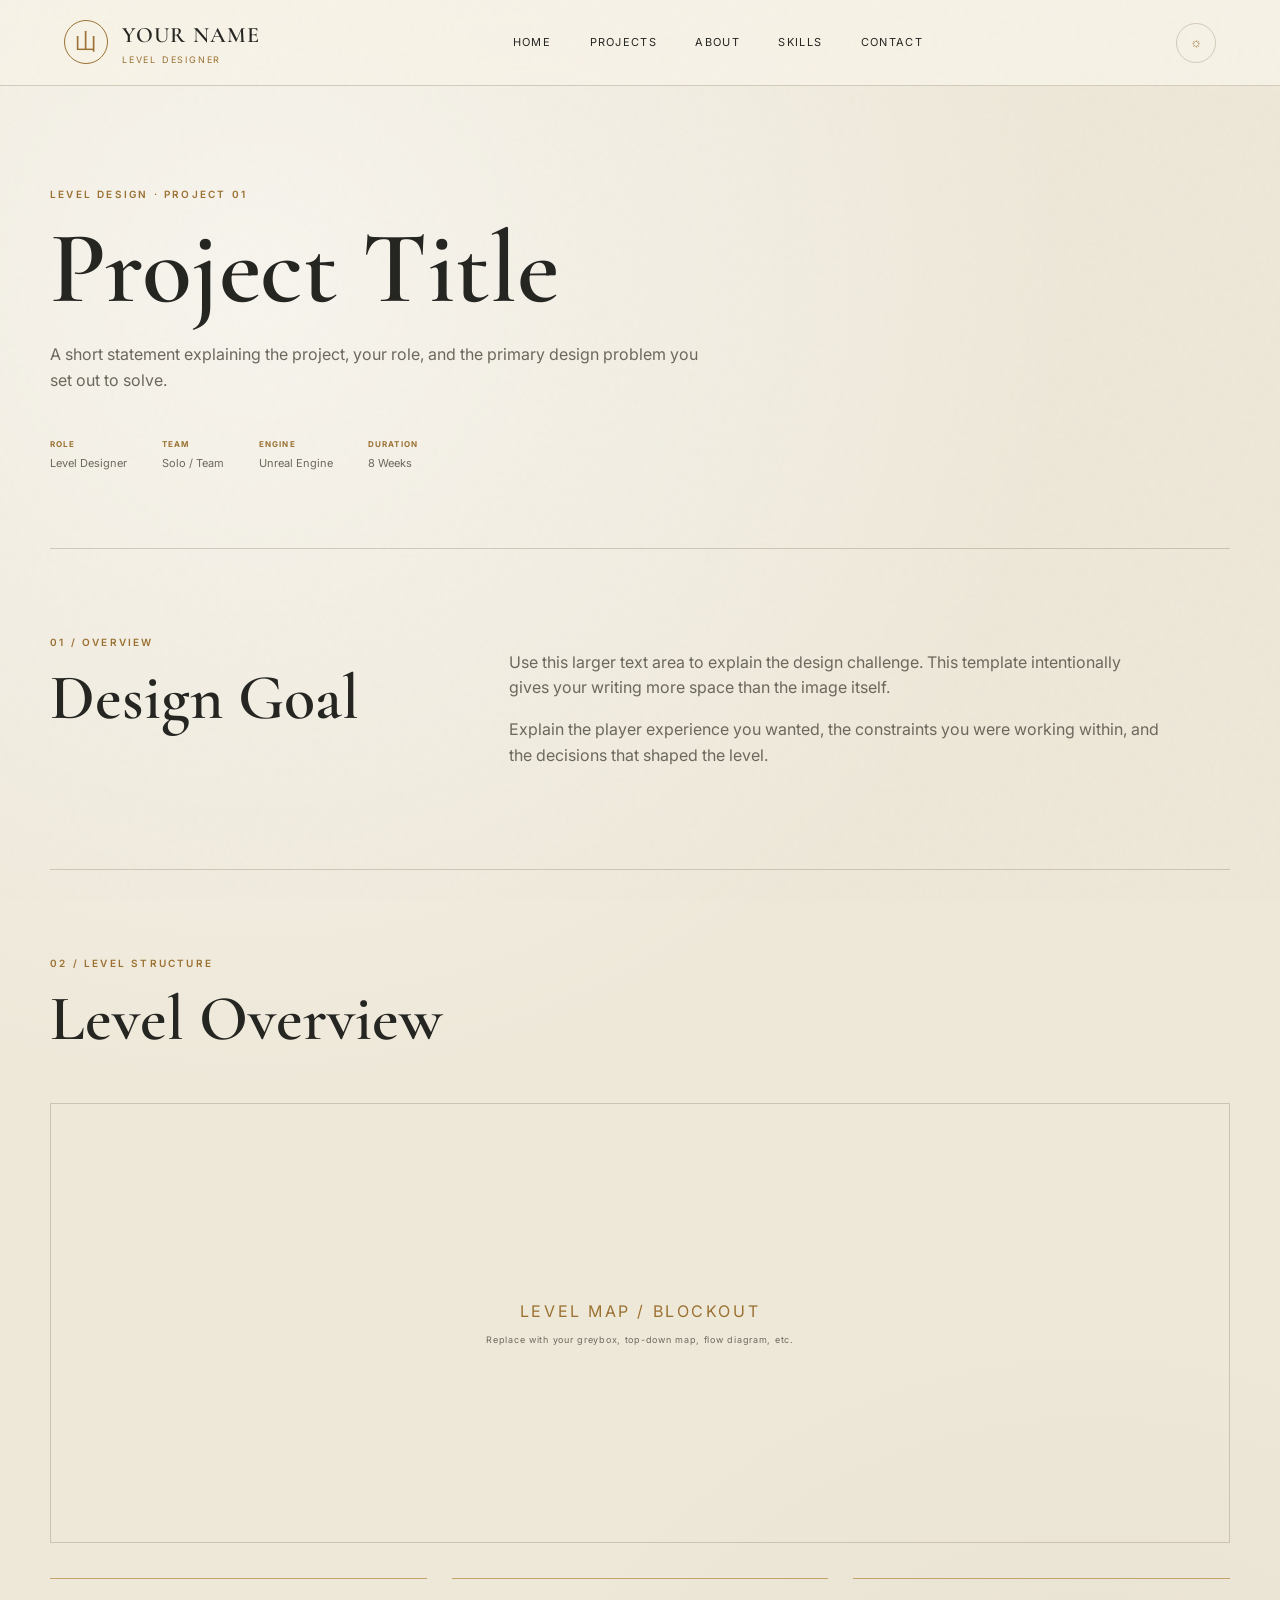
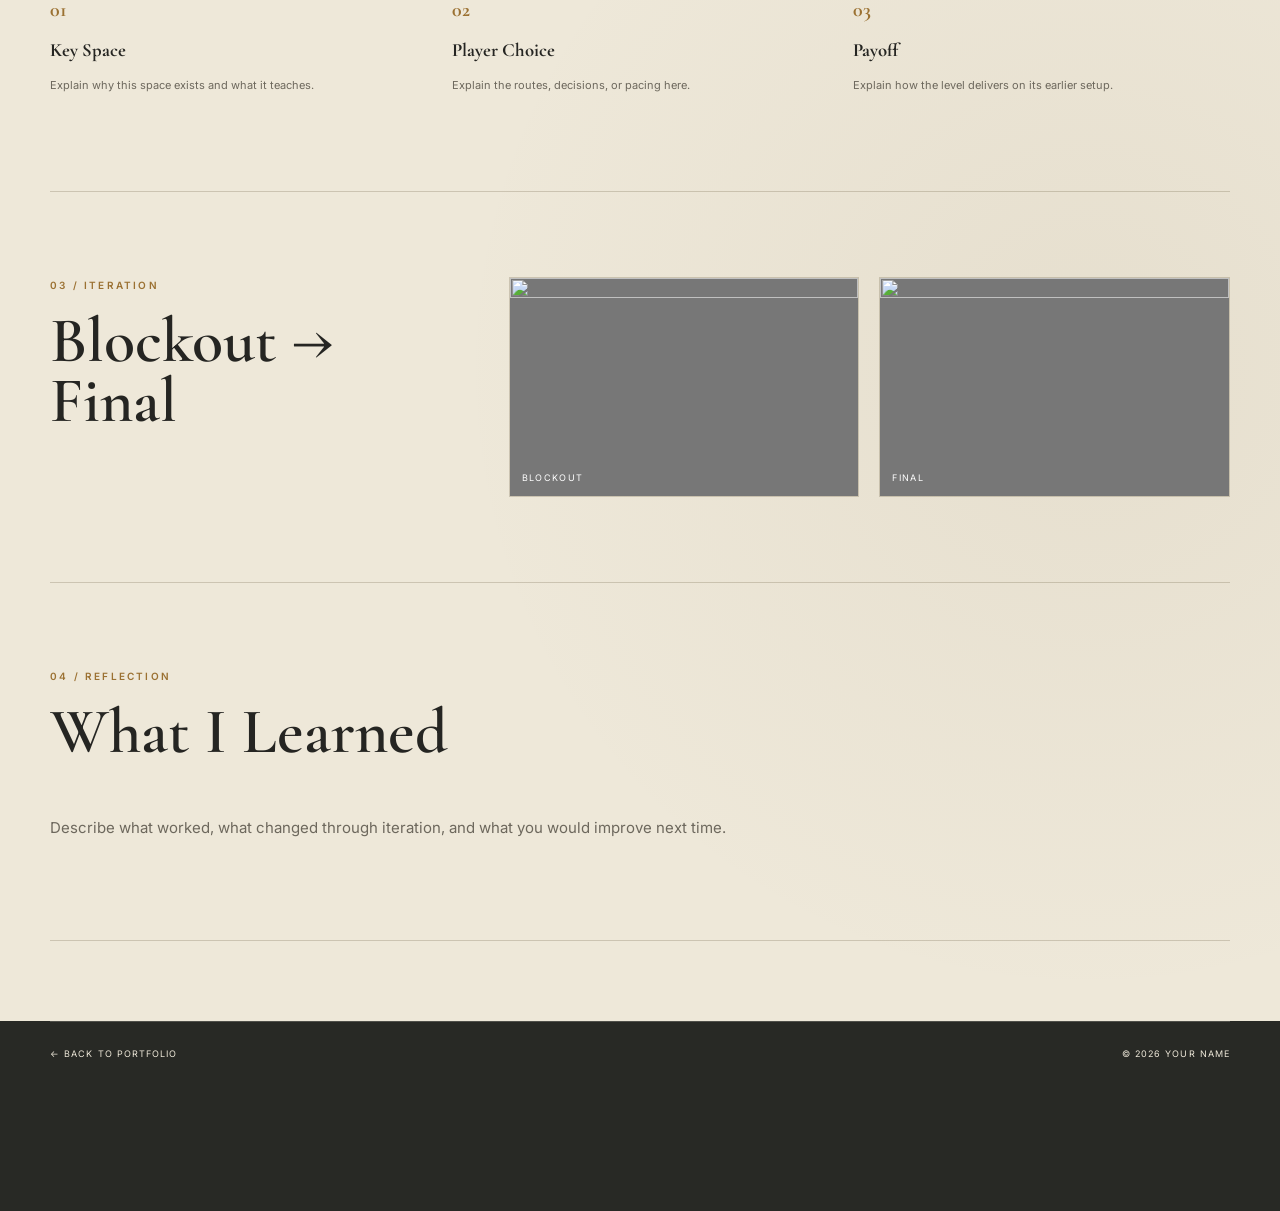
==== project.html @ 062322c3 "initial template" ====
<!DOCTYPE html>
<html lang="en">
<head>
  <meta charset="UTF-8">
  <meta name="viewport" content="width=device-width, initial-scale=1.0">
  <title>Project Title — Your Name</title>
  <link rel="preconnect" href="https://fonts.googleapis.com">
  <link rel="preconnect" href="https://fonts.gstatic.com" crossorigin>
  <link href="https://fonts.googleapis.com/css2?family=Cormorant+Garamond:wght@500;600;700&family=Inter:wght@400;500;600&display=swap" rel="stylesheet">
  <link rel="stylesheet" href="style.css">
</head>
<body>
  <header class="site-header">
    <a class="brand" href="index.html">
      <span class="brand-mark">山</span>
      <span><strong>Your Name</strong><small>LEVEL DESIGNER</small></span>
    </a>
    <nav class="main-nav">
      <a href="index.html">Home</a>
      <a href="index.html#projects">Projects</a>
      <a href="index.html#approach">About</a>
      <a href="index.html#skills">Skills</a>
      <a href="index.html#contact">Contact</a>
    </nav>
    <button class="theme-toggle" type="button" aria-label="Toggle dark mode">☼</button>
  </header>

  <main class="project-page">
    <section class="project-hero section-shell">
      <p class="eyebrow">Level Design · Project 01</p>
      <h1>Project Title</h1>
      <p class="project-lead">
        A short statement explaining the project, your role, and the primary
        design problem you set out to solve.
      </p>
      <div class="project-meta">
        <span><b>Role</b> Level Designer</span>
        <span><b>Team</b> Solo / Team</span>
        <span><b>Engine</b> Unreal Engine</span>
        <span><b>Duration</b> 8 Weeks</span>
      </div>
    </section>

    <section class="case-section section-shell two-column">
      <div>
        <p class="eyebrow">01 / Overview</p>
        <h2>Design Goal</h2>
      </div>
      <div class="case-copy">
        <p>
          Use this larger text area to explain the design challenge. This
          template intentionally gives your writing more space than the image
          itself.
        </p>
        <p>
          Explain the player experience you wanted, the constraints you were
          working within, and the decisions that shaped the level.
        </p>
      </div>
    </section>

    <section class="case-section section-shell">
      <p class="eyebrow">02 / Level Structure</p>
      <h2>Level Overview</h2>
      <div class="large-placeholder">
        <span>LEVEL MAP / BLOCKOUT</span>
        <small>Replace with your greybox, top-down map, flow diagram, etc.</small>
      </div>
      <div class="annotation-grid">
        <article><b>01</b><h3>Key Space</h3><p>Explain why this space exists and what it teaches.</p></article>
        <article><b>02</b><h3>Player Choice</h3><p>Explain the routes, decisions, or pacing here.</p></article>
        <article><b>03</b><h3>Payoff</h3><p>Explain how the level delivers on its earlier setup.</p></article>
      </div>
    </section>

    <section class="case-section section-shell two-column">
      <div>
        <p class="eyebrow">03 / Iteration</p>
        <h2>Blockout → Final</h2>
      </div>
      <div class="comparison">
        <div><img src="assets/blockout.jpg" alt=""><span>BLOCKOUT</span></div>
        <div><img src="assets/final.jpg" alt=""><span>FINAL</span></div>
      </div>
    </section>

    <section class="case-section section-shell">
      <p class="eyebrow">04 / Reflection</p>
      <h2>What I Learned</h2>
      <div class="reflection">
        <p>Describe what worked, what changed through iteration, and what you would improve next time.</p>
      </div>
    </section>
  </main>

  <footer class="site-footer">
    <div class="footer-content">
      <a href="index.html">← Back to Portfolio</a>
      <span>© 2026 Your Name</span>
    </div>
  </footer>
  <script src="script.js"></script>
</body>
</html>
---- style.css ----
:root {
  --paper: #eee8d9;
  --paper-light: #f7f3e8;
  --ink: #252522;
  --muted: #6d685d;
  --gold: #9b7132;
  --gold-light: #c3a56b;
  --line: rgba(85, 68, 38, .22);
  --shadow: 0 12px 40px rgba(55, 43, 22, .08);
  --serif: "Cormorant Garamond", Georgia, serif;
  --sans: "Inter", Arial, sans-serif;
}

* { box-sizing: border-box; }
html { scroll-behavior: smooth; }
body {
  margin: 0;
  background:
    radial-gradient(circle at 20% 10%, rgba(255,255,255,.55), transparent 30%),
    radial-gradient(circle at 85% 70%, rgba(133,112,75,.08), transparent 28%),
    var(--paper);
  color: var(--ink);
  font-family: var(--sans);
  line-height: 1.6;
}
body::before {
  content: "";
  position: fixed;
  inset: 0;
  pointer-events: none;
  opacity: .18;
  background-image: url("data:image/svg+xml,%3Csvg viewBox='0 0 180 180' xmlns='http://www.w3.org/2000/svg'%3E%3Cfilter id='n'%3E%3CfeTurbulence type='fractalNoise' baseFrequency='.9' numOctaves='3' stitchTiles='stitch'/%3E%3C/filter%3E%3Crect width='100%25' height='100%25' filter='url(%23n)' opacity='.16'/%3E%3C/svg%3E");
  z-index: 20;
  mix-blend-mode: multiply;
}
a { color: inherit; text-decoration: none; }
img { display: block; max-width: 100%; }

.site-frame {
  position: fixed;
  inset: 10px;
  border: 1px solid rgba(128, 91, 37, .35);
  pointer-events: none;
  z-index: 30;
}
.site-header {
  height: 86px;
  padding: 0 clamp(28px, 5vw, 76px);
  display: flex;
  align-items: center;
  justify-content: space-between;
  border-bottom: 1px solid var(--line);
  background: rgba(247,243,232,.88);
  backdrop-filter: blur(12px);
  position: sticky;
  top: 0;
  z-index: 10;
}
.brand { display: flex; gap: 14px; align-items: center; }
.brand-mark {
  width: 44px; height: 44px;
  border: 1px solid var(--gold);
  border-radius: 50%;
  display: grid;
  place-items: center;
  color: var(--gold);
  font-family: var(--serif);
  font-size: 22px;
}
.brand strong {
  display: block;
  font-family: var(--serif);
  font-size: 22px;
  font-weight: 600;
  letter-spacing: .05em;
  text-transform: uppercase;
}
.brand small {
  display: block;
  color: var(--gold);
  font-size: 9px;
  letter-spacing: .2em;
}
.main-nav { display: flex; gap: clamp(20px, 3vw, 48px); }
.main-nav a {
  font-size: 11px;
  letter-spacing: .12em;
  text-transform: uppercase;
  position: relative;
}
.main-nav a:hover, .main-nav a.active { color: var(--gold); }
.main-nav a.active::after {
  content: "";
  position: absolute;
  left: 50%; bottom: -15px;
  width: 4px; height: 4px;
  background: var(--gold);
  border-radius: 50%;
}
.theme-toggle {
  width: 40px; height: 40px;
  border: 1px solid var(--line);
  background: transparent;
  border-radius: 50%;
  color: var(--gold);
  cursor: pointer;
}

.section-shell {
  width: min(1180px, calc(100% - 56px));
  margin: 0 auto;
}
.hero {
  min-height: 600px;
  display: grid;
  grid-template-columns: .85fr 1.15fr;
  align-items: center;
  gap: 40px;
  position: relative;
  padding-top: 50px;
  padding-bottom: 70px;
}
.hero-copy { position: relative; z-index: 2; padding-left: 7%; }
.eyebrow {
  color: var(--gold);
  text-transform: uppercase;
  letter-spacing: .22em;
  font-size: 10px;
  font-weight: 600;
  margin: 0 0 18px;
}
h1, h2, h3 { margin-top: 0; }
h1, h2 {
  font-family: var(--serif);
  font-weight: 600;
  line-height: .95;
}
.hero h1 { font-size: clamp(52px, 6vw, 86px); margin-bottom: 24px; }
.hero h1 em, .contact h2 em { font-style: italic; font-weight: 500; }
.gold-rule {
  width: 210px; height: 1px;
  background: var(--gold);
  margin-bottom: 24px;
}
.hero-text { max-width: 450px; color: #4f4b42; font-size: 14px; }
.button {
  display: inline-flex;
  align-items: center;
  gap: 22px;
  margin-top: 18px;
  padding: 12px 20px;
  border: 1px solid var(--gold);
  color: #74531f;
  font-size: 10px;
  text-transform: uppercase;
  letter-spacing: .16em;
  transition: .25s ease;
}
.button:hover { background: var(--gold); color: white; }
.button span { font-size: 17px; }
.button-outline { background: transparent; }

.hero-art {
  height: 460px;
  position: relative;
  overflow: hidden;
  background: #8d8d83;
  border-radius: 0 0 48% 48% / 0 0 16% 16%;
  box-shadow: var(--shadow);
}
.hero-art img {
  width: 100%; height: 100%;
  object-fit: cover;
}
.hero-art-placeholder {
  position: absolute; inset: 0;
  display: grid; place-content: center; text-align: center;
  background:
    linear-gradient(135deg, rgba(70,73,68,.9), rgba(173,154,112,.5)),
    radial-gradient(circle at 60% 25%, #d5c49e, transparent 20%),
    #6f746e;
  color: white;
  letter-spacing: .18em;
}
.hero-art-placeholder small {
  display: block;
  margin-top: 8px;
  opacity: .7;
  font-size: 9px;
}
.hero-art img[src$="hero.jpg"] { visibility: hidden; }
.moon-ring {
  position: absolute;
  width: 360px; height: 360px;
  border: 2px solid rgba(211,173,100,.8);
  border-radius: 50%;
  left: 50%; top: 50%;
  transform: translate(-50%, -50%);
  pointer-events: none;
}
.hero-caption {
  position: absolute;
  bottom: 18px; right: 20px;
  color: white; font-size: 9px; letter-spacing: .2em;
}
.vertical-character {
  position: absolute;
  left: 3px; bottom: 90px;
  color: var(--gold);
  font-family: var(--serif);
  font-size: 19px;
  line-height: 1.35;
  writing-mode: vertical-rl;
}

.projects {
  border-top: 1px solid var(--line);
  padding: 70px 0 90px;
}
.section-heading {
  display: flex;
  justify-content: space-between;
  align-items: end;
  margin-bottom: 28px;
}
.section-heading h2, .approach h2, .contact h2 { font-size: clamp(42px, 4vw, 62px); margin-bottom: 0; }
.text-link, .card-link {
  color: var(--gold);
  font-size: 10px;
  letter-spacing: .12em;
  text-transform: uppercase;
}
.project-grid {
  display: grid;
  grid-template-columns: repeat(4, 1fr);
  gap: 18px;
}
.project-card {
  border: 1px solid var(--line);
  background: rgba(255,255,255,.17);
  transition: transform .25s ease, box-shadow .25s ease;
}
.project-card:hover { transform: translateY(-5px); box-shadow: var(--shadow); }
.project-image {
  aspect-ratio: 1.45 / 1;
  position: relative;
  overflow: hidden;
  background: #777970;
}
.project-image img {
  width: 100%; height: 100%;
  object-fit: cover;
}
.project-image img[src$=".jpg"] { }
.project-number {
  position: absolute; top: 9px; right: 10px;
  color: white; font-size: 9px; letter-spacing: .15em;
}
.project-info { padding: 17px; }
.project-type { color: var(--gold); font-size: 8px; letter-spacing: .17em; margin: 0 0 6px; }
.project-info h3 { font-family: var(--serif); font-size: 25px; margin-bottom: 5px; }
.project-info p:not(.project-type) { color: var(--muted); font-size: 11px; margin: 0 0 14px; }

.approach {
  border-top: 1px solid var(--line);
  display: grid;
  grid-template-columns: .7fr 1.3fr;
  gap: 55px;
  padding: 75px 0 110px;
}
.approach-intro > p:not(.eyebrow) { color: var(--muted); font-size: 13px; max-width: 340px; }
.process {
  display: grid;
  grid-template-columns: repeat(5, 1fr);
  border-left: 1px solid var(--line);
}
.process article {
  padding: 0 17px;
  border-right: 1px solid var(--line);
}
.process-icon {
  width: 52px; height: 52px;
  border: 1px solid var(--gold-light);
  border-radius: 50%;
  display: grid;
  place-items: center;
  color: var(--gold);
  font-family: var(--serif);
  margin-bottom: 20px;
}
.process h3 { font-family: var(--serif); font-size: 22px; }
.process p { color: var(--muted); font-size: 10px; }

.contact {
  text-align: center;
  padding: 80px 0 130px;
  border-top: 1px solid var(--line);
}
.contact h2 { font-size: clamp(50px, 6vw, 84px); }

.site-footer {
  background: #282925;
  color: #eee8d9;
  min-height: 190px;
  position: relative;
  overflow: hidden;
}
.footer-mountains {
  height: 85px;
  opacity: .45;
  background:
    linear-gradient(145deg, transparent 47%, #55564f 48%, #55564f 53%, transparent 54%) 10% 30% / 330px 120px no-repeat,
    linear-gradient(35deg, transparent 47%, #55564f 48%, #55564f 53%, transparent 54%) 35% 30% / 400px 120px no-repeat,
    linear-gradient(145deg, transparent 47%, #55564f 48%, #55564f 53%, transparent 54%) 65% 30% / 430px 120px no-repeat;
}
.footer-content {
  width: min(1180px, calc(100% - 56px));
  margin: auto;
  border-top: 1px solid rgba(238,232,217,.2);
  padding: 25px 0;
  display: flex;
  justify-content: space-between;
  font-size: 9px;
  letter-spacing: .12em;
  text-transform: uppercase;
}
.footer-links { display: flex; gap: 25px; }
.footer-links a:hover { color: var(--gold-light); }

/* Project page */
.project-page { padding-bottom: 80px; }
.project-hero { padding: 100px 0 75px; border-bottom: 1px solid var(--line); }
.project-hero h1 { font-size: clamp(60px, 8vw, 110px); margin-bottom: 25px; }
.project-lead { max-width: 650px; color: var(--muted); font-size: 16px; }
.project-meta {
  display: flex; flex-wrap: wrap; gap: 35px;
  margin-top: 45px;
  font-size: 11px; color: var(--muted);
}
.project-meta b { display: block; color: var(--gold); font-size: 8px; text-transform: uppercase; letter-spacing: .14em; margin-bottom: 4px; }
.case-section { padding: 85px 0; border-bottom: 1px solid var(--line); }
.two-column { display: grid; grid-template-columns: .7fr 1.3fr; gap: 70px; }
.case-section h2 { font-size: clamp(40px, 5vw, 65px); }
.case-copy { color: var(--muted); max-width: 650px; }
.large-placeholder {
  min-height: 440px;
  margin-top: 35px;
  display: grid; place-content: center; text-align: center;
  border: 1px solid var(--line);
  background:
    linear-gradient(90deg, transparent 49.7%, rgba(155,113,50,.12) 50%, transparent 50.3%),
    linear-gradient(0deg, transparent 49.7%, rgba(155,113,50,.12) 50%, transparent 50.3%);
  background-size: 80px 80px;
  color: var(--gold);
  letter-spacing: .16em;
}
.large-placeholder small { display: block; margin-top: 8px; color: var(--muted); font-size: 9px; letter-spacing: .08em; }
.annotation-grid { display: grid; grid-template-columns: repeat(3,1fr); gap: 25px; margin-top: 35px; }
.annotation-grid article { border-top: 1px solid var(--gold-light); padding-top: 15px; }
.annotation-grid b { color: var(--gold); font-family: var(--serif); font-size: 20px; }
.annotation-grid h3 { font-family: var(--serif); margin: 10px 0 3px; }
.annotation-grid p { font-size: 11px; color: var(--muted); }
.comparison { display: grid; grid-template-columns: 1fr 1fr; gap: 20px; }
.comparison div { position: relative; border: 1px solid var(--line); }
.comparison img { width: 100%; aspect-ratio: 16/10; object-fit: cover; background: #777; }
.comparison span { position: absolute; left: 12px; bottom: 10px; color: white; font-size: 9px; letter-spacing: .15em; }
.reflection { max-width: 750px; color: var(--muted); font-size: 15px; }

/* Dark mode */
body.dark {
  --paper: #20211e;
  --paper-light: #292a26;
  --ink: #eee8d9;
  --muted: #b4afa2;
  --line: rgba(230,215,180,.2);
  background: #20211e;
}
body.dark .site-header { background: rgba(32,33,30,.88); }
body.dark .hero-text { color: var(--muted); }
body.dark .project-card { background: rgba(255,255,255,.03); }
body.dark .button { color: var(--gold-light); }
body.dark::before { opacity: .08; mix-blend-mode: screen; }

@media (max-width: 950px) {
  .main-nav { gap: 17px; }
  .hero { grid-template-columns: 1fr; }
  .hero-copy { padding-left: 4%; }
  .hero-art { min-height: 420px; }
  .project-grid { grid-template-columns: repeat(2, 1fr); }
  .approach, .two-column { grid-template-columns: 1fr; }
  .process { border-left: 0; }
}
@media (max-width: 680px) {
  .site-header { padding: 0 20px; height: 72px; }
  .main-nav { display: none; }
  .section-shell { width: min(100% - 32px, 1180px); }
  .hero { padding-top: 35px; }
  .hero h1 { font-size: 52px; }
  .hero-art { height: 330px; }
  .project-grid { grid-template-columns: 1fr; }
  .process { grid-template-columns: 1fr; gap: 25px; }
  .process article { border-right: 0; border-bottom: 1px solid var(--line); padding-bottom: 20px; }
  .section-heading { align-items: start; flex-direction: column; gap: 15px; }
  .annotation-grid, .comparison { grid-template-columns: 1fr; }
  .footer-content { flex-direction: column; gap: 15px; }
  .vertical-character { display: none; }
}
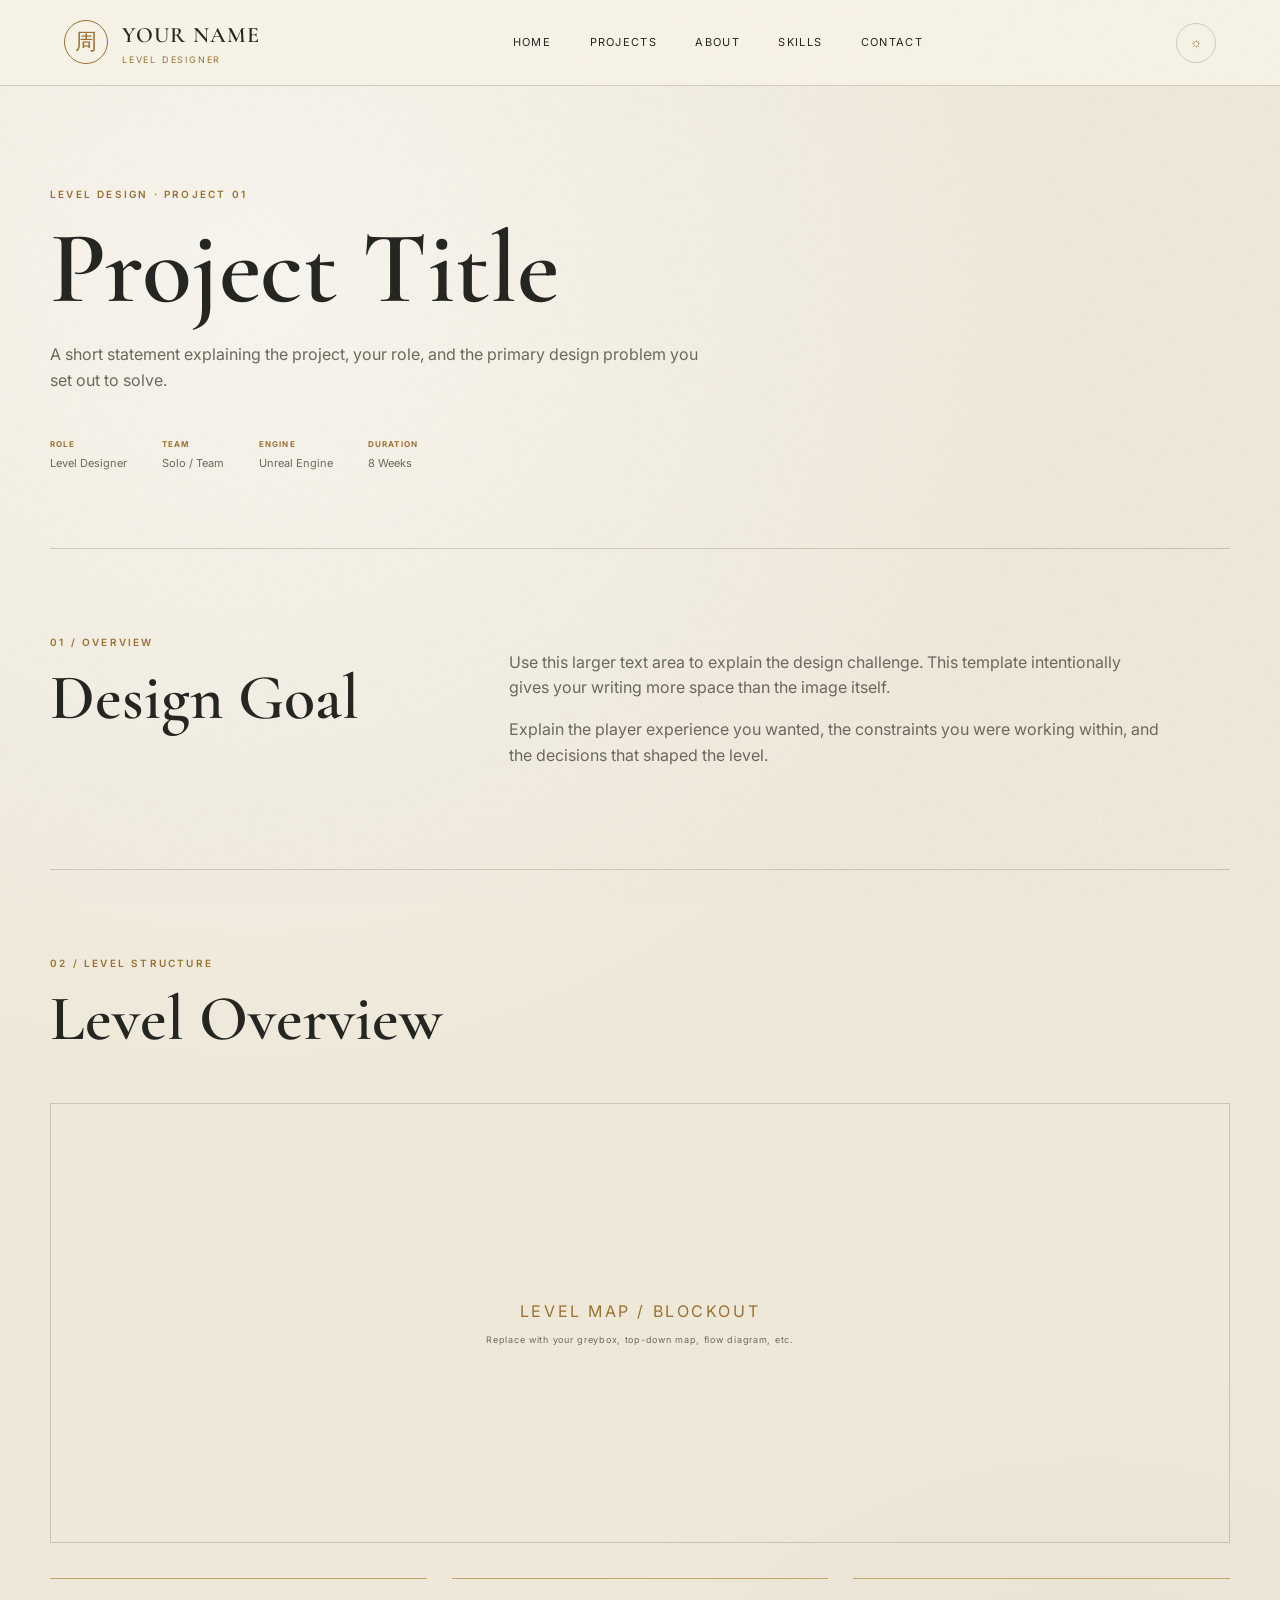
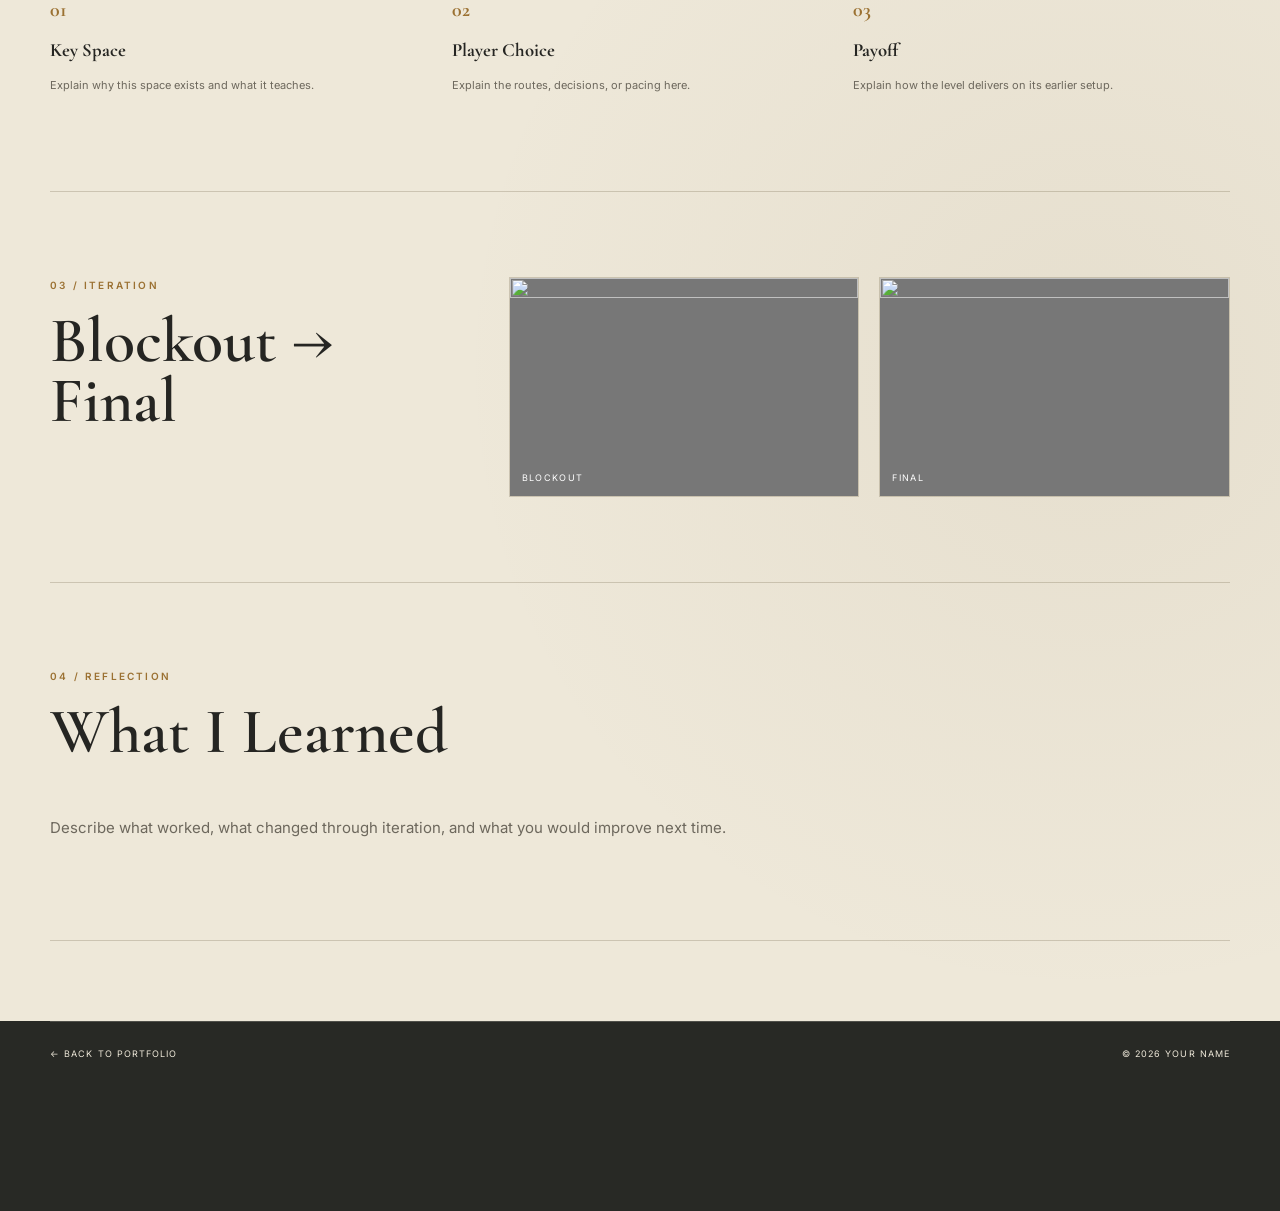
==== commit cb1b35a1: "周 Update project.html" ====
--- a/project.html
+++ b/project.html
@@ -12,7 +12,7 @@
 <body>
   <header class="site-header">
     <a class="brand" href="index.html">
-      <span class="brand-mark">山</span>
+      <span class="brand-mark">周</span>
       <span><strong>Your Name</strong><small>LEVEL DESIGNER</small></span>
     </a>
     <nav class="main-nav">
